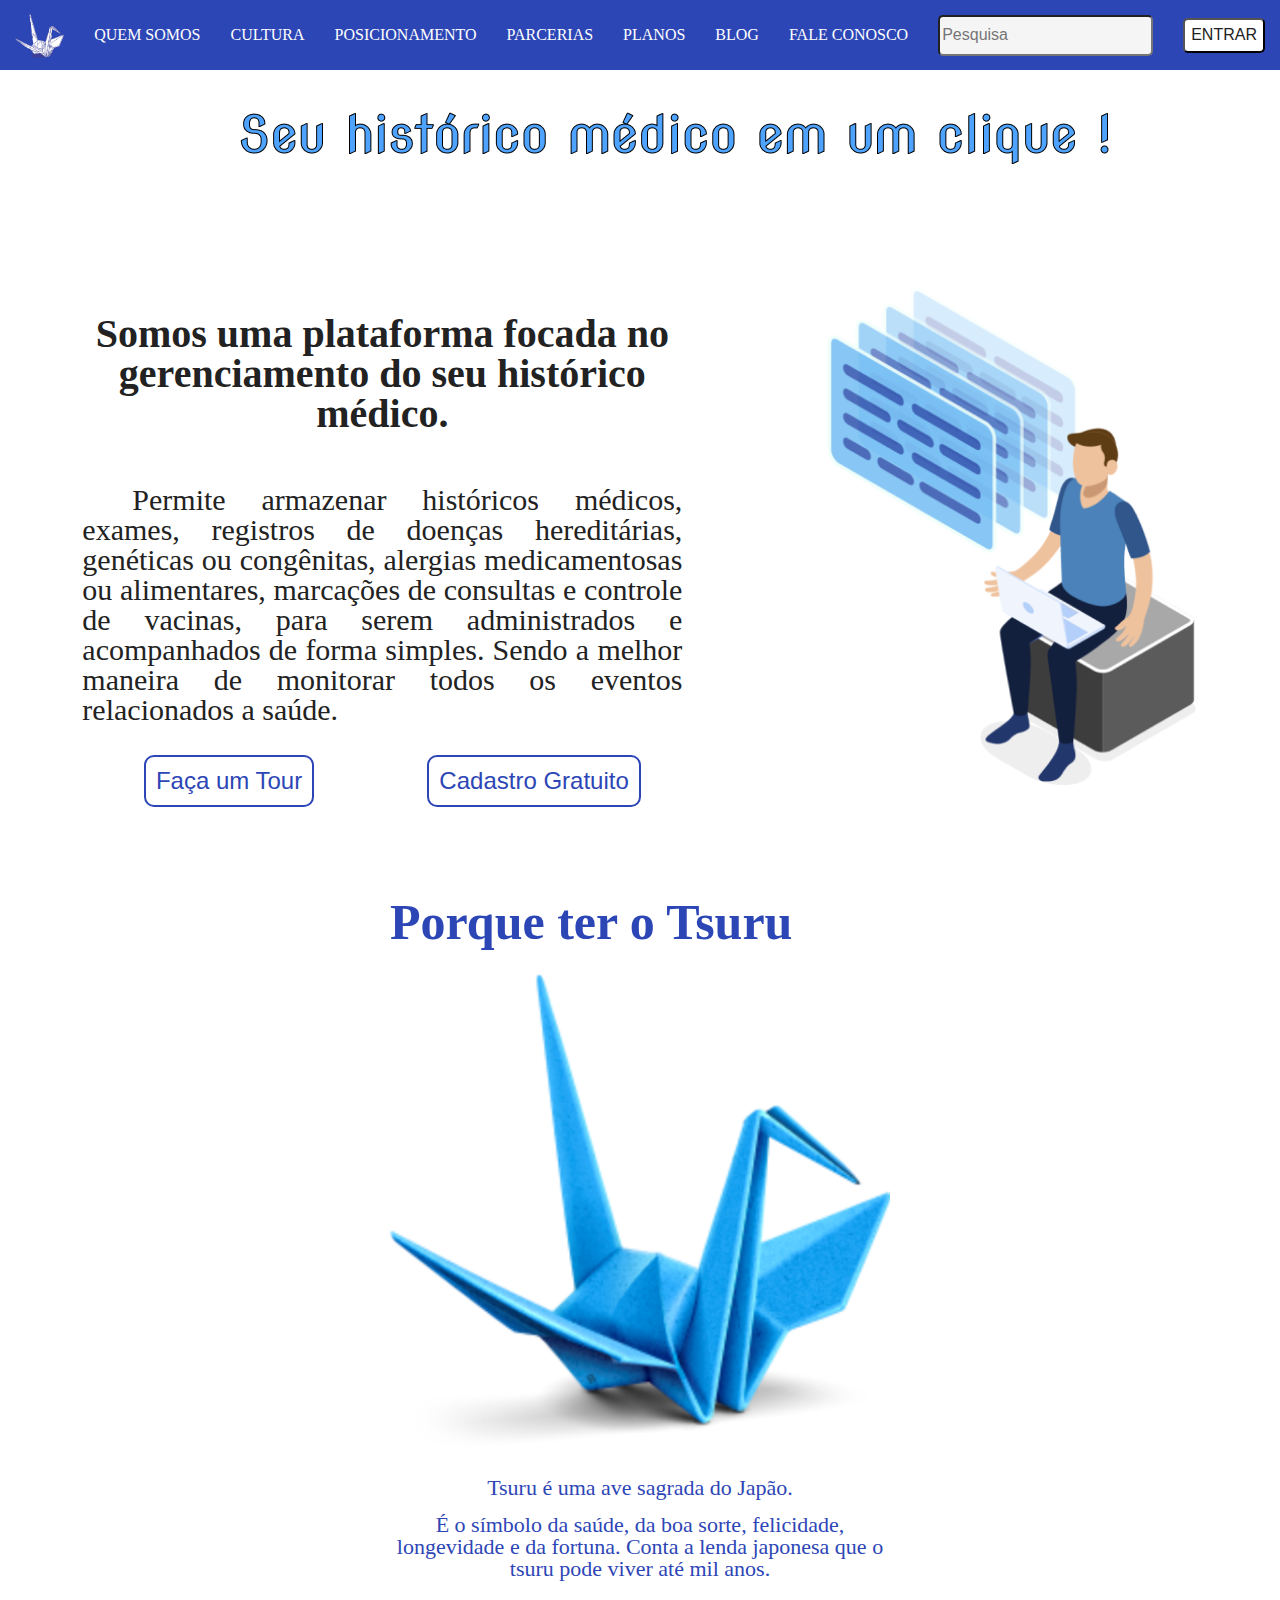
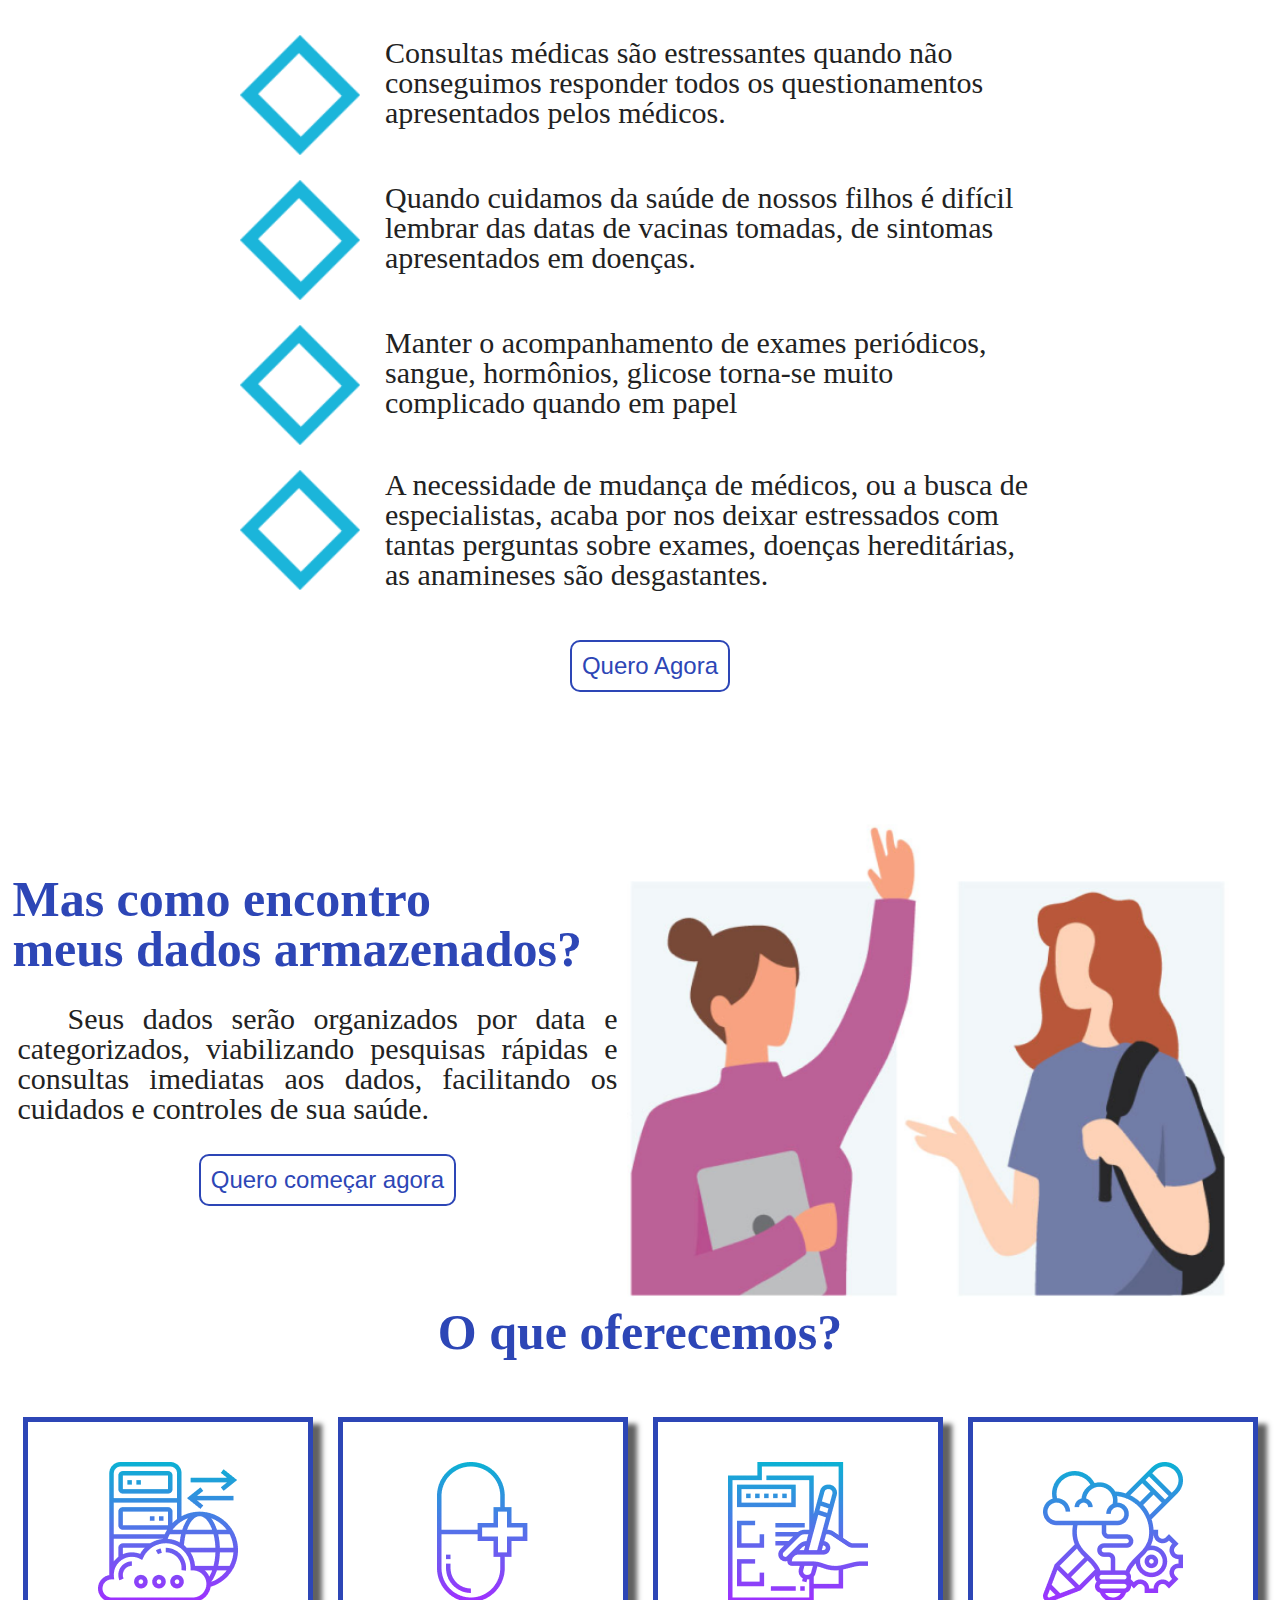
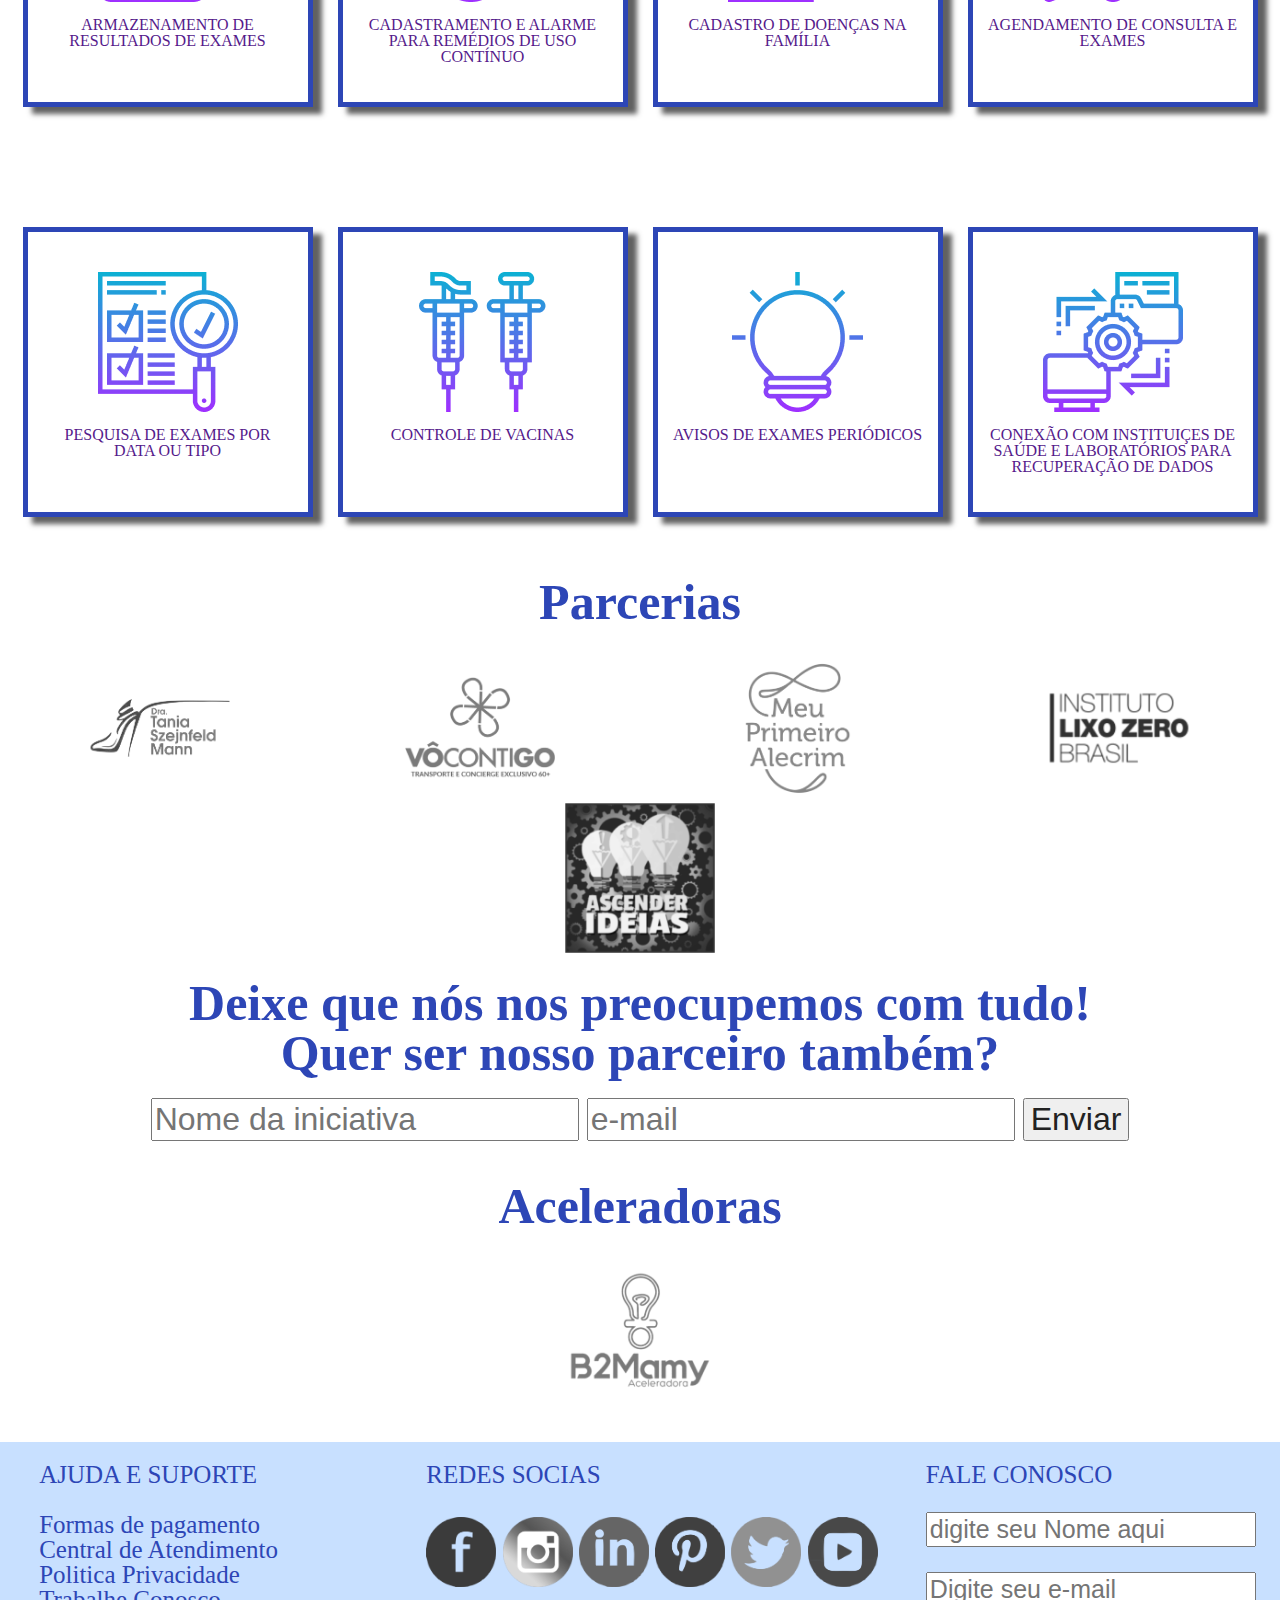
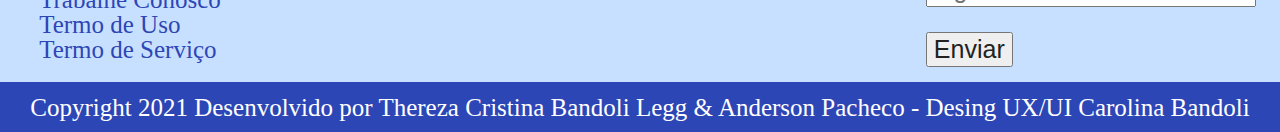
==== index.html @ 0ac481dd "subinddo todo o repositório" ====
<!DOCTYPE html>
<html lang="pt-br">
  <head>
    <meta charset="UTF-8" />
    <meta name="viewport" content="width=device-width, initial-scale=1.0" />
    <script src="/Front_End/js/efeitos.js" defer></script>
    <link rel="stylesheet" href="Front_End/css/reset.css" />
    <link rel="stylesheet" href="Front_End/css/styleSite.css" />
    <link rel="stylesheet" href="Front_End/css/var_ambiente.css" />
    <link rel="preconnect" href="https://fonts.gstatic.com" />
    <link
      href="https://fonts.googleapis.com/css2? family = PT + Sans & display = swap"
      rel="folha de estilo"
    />
    <link
      rel="shortcut icon"
      href="Front_End/images/logos/logo_pequena.png"
      type="image/x-icon"
    />
    <title>Liberdade do portifólio médico</title>
  </head>

  <body>
    <!-- <section class="barraNav"> -->
    <nav>
      <a id="logo" href="#capa">
        <img
          src="Front_End/images/logos/logo_pequena.png"
          alt="MyhealthLIB, Seu histórico médico em um clique"
        />
      </a>
      <a href="/Front_End/html/quemSomos.html" target="_blank">QUEM SOMOS</a>
      <a href="/Front_End/html/cultura.html" target="_blank">CULTURA</a>
      <a href="/Front_End/html/posicionamento.html" target="_blank"
        >POSICIONAMENTO</a
      >
      <a href="#parcerias">PARCERIAS</a>
      <a href="/Front_End/html/planos.html" target="_blank">PLANOS</a>
      <a href="/Front_End/html/">BLOG</a>
      <a href="#faleConosco">FALE CONOSCO</a>
      <input id="find" type="text" placeholder="Pesquisa" />
      <button id="login">ENTRAR</button>
      <div class="menuHamburger">
        <span class="hamburger">.</span>
        <span class="hamburger">.</span>
        <span class="hamburger">.</span>
      </div>
    </nav>
    <!-- </section> -->
    <section class="principal">
      <div id="title">
        <br /><br />
        <img src="./Front_End/images/navegacao/home/titulo.png" alt="" />
      </div>
    </section>
    <section class="principal">
      <div class="home">
        <p class="pTop">
          Somos uma plataforma focada no gerenciamento do seu histórico médico.
        </p>
        <br />
        <p class="textHome">
          Permite armazenar históricos médicos, exames, registros de doenças
          hereditárias, genéticas ou congênitas, alergias medicamentosas ou
          alimentares, marcações de consultas e controle de vacinas, para serem
          administrados e acompanhados de forma simples. Sendo a melhor maneira
          de monitorar todos os eventos relacionados a saúde.
        </p>
        <div class="botoes">
          <button class="botaoAzul">Faça um Tour</button>
          <button class="botaoAzul">Cadastro Gratuito</button>
        </div>
      </div>
      <div class="imageHome">
        <img
          src="Front_End/images/navegacao/home/SeuHistorico.png"
          alt="muitos arquivos e papeis"
        />
      </div>
    </section>

    <section class="principal">
      <div class="imageHome">
        <header class="slogan">
          <h1>Porque ter o Tsuru</h1>
        </header>
        <img src="Front_End/images/tsuru.png" alt="muitos arquivos e papeis" />
        <p style="text-align: center">Tsuru é uma ave sagrada do Japão.</p>
        <p style="text-align: center">
          É o símbolo da saúde, da boa sorte, felicidade, longevidade e da
          fortuna. Conta a lenda japonesa que o tsuru pode viver até mil anos.
        </p>
      </div>
      <div class="home">
        <div class="itensHome">
          <img
            src="Front_End/images/navegacao/home/losango.png"
            alt="Consultas"
          />
          <p class="itensTextHome">
            Consultas médicas são estressantes quando não conseguimos responder
            todos os questionamentos apresentados pelos médicos.
          </p>
        </div>
        <div class="itensHome">
          <img
            src="Front_End/images/navegacao/home/losango.png"
            alt="Dependentes"
          />

          <p class="itensTextHome">
            Quando cuidamos da saúde de nossos filhos é difícil lembrar das
            datas de vacinas tomadas, de sintomas apresentados em doenças.
          </p>
        </div>
        <div class="itensHome">
          <img
            src="Front_End/images/navegacao/home/losango.png"
            alt="Periódicos"
          />
          <p class="itensTextHome">
            Manter o acompanhamento de exames periódicos, sangue, hormônios,
            glicose torna-se muito complicado quando em papel
          </p>
        </div>
        <div class="itensHome">
          <img
            src="Front_End/images/navegacao/home/losango.png"
            alt="Especialistas"
          />
          <p class="itensTextHome">
            A necessidade de mudança de médicos, ou a busca de especialistas,
            acaba por nos deixar estressados com tantas perguntas sobre exames,
            doenças hereditárias, as anamineses são desgastantes.
          </p>
        </div>

        <div class="botoes">
          <button class="botaoAzul">Quero Agora</button>
        </div>
      </div>
    </section>

    <section class="principal">
      <div>
        <header class="slogan">
          <h1>Mas como encontro</h1>
        </header>
        <header class="slogan">
          <h1>meus dados armazenados?</h1>
        </header>
        <p class="textHome">
          Seus dados serão organizados por data e categorizados, viabilizando
          pesquisas rápidas e consultas imediatas aos dados, facilitando os
          cuidados e controles de sua saúde.
        </p>
        <div class="botoes">
          <button class="botaoAzul">Quero começar agora</button>
        </div>
      </div>
      <div class="imageHome">
        <img
          src="Front_End/images/navegacao/home/como encontro.png"
          alt="muitos arquivos e papeis"
        />
      </div>
    </section>

    <header class="slogan">
      <h1 style="text-align: center">O que oferecemos?</h1>
    </header>
    <section class="funcionalidades">
      <div id="armazenar">
        <a href="">
          <img
            src="Front_End/images/navegacao/icones/Armazena.png"
            alt="ARMAZENAMENTO DE RESULTADOS DE EXAMES"
          />

          <p>ARMAZENAMENTO DE RESULTADOS DE EXAMES</p>
        </a>
      </div>
      <div id="alarme">
        <a href="">
          <img
            src="Front_End/images/navegacao/icones/medicamento.png"
            alt="CADASTRAMENTO E ALARME PARA REMÉDIOS DE USO CONTÍNUO "
          />
          <p>CADASTRAMENTO E ALARME PARA REMÉDIOS DE USO CONTÍNUO</p>
        </a>
      </div>
      <div id="doencas">
        <a href="">
          <img
            src="Front_End/images/navegacao/icones/cadastroDoenca.png"
            alt="CADASTRO DE DOENÇAS NA FAMÍLIA "
          />
          <p>CADASTRO DE DOENÇAS NA FAMÍLIA</p>
        </a>
      </div>
      <div id="agenda">
        <a href="">
          <img
            src="Front_End/images/navegacao/icones/agendamento.png"
            alt="AGENDAMENTO DE CONSULTA E EXAMES "
          />
          <p>AGENDAMENTO DE CONSULTA E EXAMES</p>
        </a>
      </div>
    </section>
    <section class="funcionalidades">
      <div id="pesquisa">
        <a href="">
          <img
            src="Front_End/images/navegacao/icones/pesquisaExame.png"
            alt="PESQUISA DE EXAMES POR DATA OU TIPO "
          />
          <p>PESQUISA DE EXAMES POR DATA OU TIPO</p>
        </a>
      </div>
      <div id="vacina">
        <a href="">
          <img
            src="Front_End/images/navegacao/icones/controleVacinas.png"
            alt="CONTROLE DE VACINAS"
          />
          <p>CONTROLE DE VACINAS</p>
        </a>
      </div>
      <div id="alertas">
        <a href="">
          <img
            src="Front_End/images/navegacao/icones/alertas.png"
            alt="AVISOS DE EXAMES PERIÓDICOS"
          />
          <p>AVISOS DE EXAMES PERIÓDICOS</p>
        </a>
      </div>
      <div id="labs">
        <a href="">
          <img
            src="Front_End/images/navegacao/icones/conxaoLabs.png"
            alt="CONEXÃO COM INSTITUIÇES DE SAÚDE
            E LABORATÓRIOS PARA RECUPERAÇÃO 
           DE DADOS"
          />
          <p>
            CONEXÃO COM INSTITUIÇES DE SAÚDE E LABORATÓRIOS PARA RECUPERAÇÃO DE
            DADOS
          </p>
        </a>
      </div>
    </section>

    <header class="slogan">
      <h1 style="text-align: center">Parcerias</h1>
    </header>
    <section id="parcerias" class="logosParceiros">
      <div>
        <img
          src="Front_End/images/parceiros/color/DraTM.png"
          alt="DOUTORA TÂNIA"
        />
      </div>

      <div>
        <img src="Front_End/images/parceiros/color/VC.png" alt="VÔ CONTIGO" />
      </div>
      <div>
        <img
          src="Front_End/images/parceiros/color/MPA.png"
          alt="MEU PRIMEIRO ALECRIM"
        />
      </div>
      <div>
        <img
          src="Front_End/images/parceiros/color/ILZ.png"
          alt="INSTITUTO LIXO ZERO"
        />
      </div>

      <div>
        <img
          src="Front_End/images/parceiros/color/AI.png"
          alt="ASCENDER IDEIAS"
        />
      </div>
    </section>
    <header class="slogan">
      <h1 style="text-align: center">
        Deixe que nós nos preocupemos com tudo!
      </h1>
    </header>
    <header class="slogan">
      <h1 style="text-align: center">Quer ser nosso parceiro também?</h1>
    </header>
    <section class="cadastroNovosParceiros">
      <form method="get" action="">
        <input type="text" name="nome" placeholder="Nome da iniciativa" />
        <input type="e-mail" name="email" placeholder="e-mail" />
        <input type="submit" name="enviar" value="Enviar" />
      </form>
    </section>
    <header class="slogan">
      <h1 style="text-align: center">Aceleradoras</h1>
    </header>
    <section class="logosAceleradoras">
      <div>
        <img src="Front_End/images/aceleradoras/b2mamy_Laranja.png" alt="" />
      </div>
    </section>
    <footer id="faleConosco">
      <div class="contato">
        <h1>AJUDA E SUPORTE</h1>
        <br />
        <a>Formas de pagamento</a>
        <a>Central de Atendimento</a>
        <a>Politica Privacidade</a>
        <a>Trabalhe Conosco</a>
        <a>Termo de Uso</a>
        <a>Termo de Serviço</a>
      </div>
      <div class="redesSociais">
        <h1>REDES SOCIAS</h1>
        <br />
        <a class="redesSociais" href="">
          <img src="Front_End/images/logos/facebook.png" alt="Facebook" />
        </a>
        <a class="redesSociais" href="">
          <img src="Front_End/images/logos/instagram.png" alt="Instagram" />
        </a>
        <a class="redesSociais" href="">
          <img src="Front_End/images/logos/linkedin.png" alt="LinkedIn" />
        </a>
        <a class="redesSociais" href="">
          <img src="Front_End/images/logos/pinterest.png" alt="Pintrest" />
        </a>
        <a class="redesSociais" href="">
          <img src="Front_End/images/logos/twitter.png" alt="Twitter" />
        </a>
        <a class="redesSociais" href="">
          <img src="Front_End/images/logos/youtube.png" alt="Youtube" />
        </a>
      </div>
      <div class="formContato" method="get" action="">
        <p>FALE CONOSCO</p>
        <br />
        <input type="text" name="nome" placeholder="digite seu Nome aqui" />
        <br />
        <br />
        <input type="e-mail" name="email" placeholder="Digite seu e-mail" />
        <br />
        <br />
        <input class="buttonForm" type="submit" name="enviar" value="Enviar" />
      </div>
    </footer>
    <footer style="justify-content: center" id="license">
      <p>
        Copyright 2021 Desenvolvido por Thereza Cristina Bandoli Legg & Anderson
        Pacheco - Desing UX/UI Carolina Bandoli
      </p>
      <!-- <a class="redesSociaisRodape" href="">
        <img src="Front_End/images/logos/gitHub.png" alt="GitHub" />
      </a> -->
      <!-- <p>& Anderson Pacheco Desing Carolina Bandoli</p> -->
    </footer>
  </body>
</html>
---- Front_End/css/styleSite.css ----
html {
  scroll-behavior: smooth;
}

body {
  margin-top: 0;
}

nav {
  align-items: center;
  align-content: space-around;
  background-color: var(--azul_principal);
  display: flex;
  flex-direction: row;
  height: 70px;
  justify-content: space-around;
  margin-bottom: 5px;
  position: fixed;
  top: 0;
  width: 100%;
}

nav a {
  color: white;
  font-size: 16px;
  text-decoration: none;
}

nav button {
  background-color: white;
  width: auto;
  border-radius: 5px;
  height: 35px;
}

nav input {
  background-color: whitesmoke;
  border-radius: 5px;
  height: 35px;
}

nav img {
  height: 45px;
}

nav a:hover {
  color: #fffb03;
  justify-content: space-between;
}

.imageHome img {
  margin-top: 15px;
  height: 500px;
}

.imageHome p {
  margin-top: 15px;
  max-width: 500px;
  font-size: 22px;
  color: #2d46b6;
}

.hamburger span {
  width: 100%;
  height: 8px;
  border-radius: 10px;
  background-color: #fffb03;
}

.separacao span {
  width: 100%;
  height: 5px;
  background-color: #2d46b6;
}

nav div {
  display: flex;
  flex-direction: column;
  justify-content: space-around;
  padding: 20px;
  width: 50px;
}

.barraNav {
  margin-top: 0px;
}

.menuHamburger {
  display: none;
}

@media (max-width: 768px) {
  .menuHamburger {
    display: flex;
  }

  nav a,
  button {
    display: none;
  }

  nav {
    margin: 0;
    justify-content: flex-end;
    position: absolute;
  }
}

.principal {
  align-items: center;
  margin-top: 70px;
  display: flex;
  /* border: solid 5px green; */
  padding: 10px;
  flex-wrap: wrap;
  justify-content: space-around;
}

.principal div {
  max-width: 800px;
}
.topDiv {
  text-align: center;
}

.topDiv p {
  margin-top: 25px;
  text-align: center;
  margin-bottom: 50px;
  font-size: 50px;
  font-weight: 100;
  /* max-width: 600px; */
  padding: 5px;
}

.cadastro {
  align-items: center;
  margin-top: 70px;
  /* border: solid 5px orange; */
  padding: 10px;
  text-align: center;
  font-size: 22px;
  justify-content: space-around;
}

#nomeMarca {
  font-weight: 1000;
  font-size: 70px;
  font-style: italic;
}

.home {
  /* border: red solid 10px; */
  margin-top: 30px;
}

.estrategica {
  align-items: center;
}

.equipe img {
  height: 180px;
  width: 180px;
  border-radius: 50%;
}

.equipe {
  display: flex;
  align-content: space-around;
  justify-content: space-around;
  align-items: center;
  padding-top: 2%;
  padding-bottom: 2%;
  flex-wrap: wrap;
  text-align: center;
  /* border: solid 2px blueviolet; */
}
.equipe div {
  /* border: solid 2px red; */
  width: 12%;
}

.quemSomos {
  align-content: space-around;
  align-items: center;
  /* border: solid 5px yellow; */
  background-color: #d1e5ff;
  display: flex;
  flex-wrap: wrap;
  justify-content: space-around;
  padding-top: 2%;
  padding-bottom: 2%;
  text-align: center;
  height: 700px;
}

#comoSurgiu {
  align-items: center;
  /* border: solid 5px rgb(33, 38, 83); */
  background-color: white;
  display: flex;
  flex-wrap: wrap;
  justify-content: space-around;
  padding-top: 2%;
  padding-bottom: 2%;
  text-align: center;
  height: 700px;
}

#comoSurgiu h1 {
  font-size: 28px;
  font-weight: bolder;
}

#comoSurgiu aside {
  font-size: 22px;
  padding-left: 20%;
  padding-right: 20%;
}

#posicionamento {
  align-items: center;
  /* border: solid 5px rgb(33, 38, 83); */
  background-color: #d1e5ff;
  display: flex;
  flex-direction: column;
  flex-wrap: wrap;
  justify-content: space-around;
  padding-top: 1%;
  padding-bottom: 1%;
  text-align: center;
  height: 700px;
}

#posicionamento h1 {
  font-size: 28px;
  font-weight: bolder;
}

#posicionamento div {
  max-width: 45%;
  justify-content: space-around;
  /* border: lawngreen solid 2px; */
}

#posicionamento img {
  max-width: 95%;
}
#posicionamento h2 {
  font-size: 22px;
  font-weight: boldr;
}
#posicionamento h3 {
  font-size: initial;
  font-weight: boldr;
}

#posicionamento aside {
  font-size: 18px;
  padding-left: 20%;
  padding-right: 20%;
}

#quemSomosEsquerda {
  /* border: solid 2px yellowgreen; */
  width: 45%;
  font-size: 22px;
  justify-content: space-around;
}

.slogan h1 {
  font-size: 50px;
  font-weight: bolder;
  color: #2d46b6;
}
.topHome h1 {
  font-size: 80px;
  font-weight: bolder;
  color: #2d46b6;
}
.pTop {
  margin-top: 25px;
  text-align: center;
  font-size: 40px;
  font-weight: bolder;
  max-width: 600px;
  padding: 5px;
}
.textHome {
  margin-top: 25px;
  /* margin-bottom: 100px; */
  text-align: justify;
  text-indent: 50px;
  font-size: 30px;
  font-weight: 100;
  max-width: 600px;
  padding: 5px;
}

.itensHome {
  display: flex;
  flex-direction: row;
}

.itensHome img {
  margin-top: 25px;
  height: 120px;
  width: 120px;
}
.itensTextHome {
  align-content: center;
  margin-top: 25px;
  margin-bottom: 25px;
  margin-left: 25px;
  font-size: 30px;
  font-weight: 100;
  max-width: 700px;
}
.botoes {
  align-items: center;
  justify-content: space-around;
  display: flex;
}

.botaoAzul {
  background-color: white;
  border-radius: 10px;
  border: 2px solid #2d46b6;
  color: #2d46b6;
  height: auto;
  min-width: 150px;
  margin-top: 25px;
  margin-left: 20px;
  padding: 10px;
  font-size: x-large;
}

.botaoAzul:hover {
  background-color: #2d46b6;
  color: white;
}

.logosParceiros {
  display: flex;
  align-content: space-around;
  justify-content: space-around;
  align-items: center;
  padding-top: 2%;
  padding-bottom: 2%;
  flex-wrap: wrap;
  text-align: center;
}
.logosParceiros div {
  width: 300px;
}

.cadastroNovosParceiros {
  display: flex;
  justify-content: space-around;
  font-size: xx-large;
  /* topo | direita | inferior | esquerda */
  margin: 20px auto 40px auto;
}
.funcionalidades {
  display: flex;
  align-content: space-around;
  justify-content: space-around;
  align-items: center;
  padding: 10px;
  flex-wrap: wrap;
  text-align: center;
}

.funcionalidades img {
  margin-top: 40px;
}

.funcionalidades p {
  justify-content: center;
  align-self: center;
  padding: 15px;
}

.funcionalidades div {
  width: 280px;
  height: 280px;
  margin-bottom: 50px;
  margin-top: 50px;
  border: #2d46b6 solid 5px;
  align-items: center;
  justify-content: center;
  justify-items: center;
  -webkit-box-shadow: 9px 7px 5px rgba(50, 50, 50, 0.77);
  -moz-box-shadow: 9px 7px 5px rgba(50, 50, 50, 0.77);
  box-shadow: 9px 7px 5px rgba(50, 50, 50, 0.77);
}

.redesSociais img {
  margin-top: 5px;
  height: 70px;
}
.redesSociaisRodape img {
  margin-left: 10px;
  margin-right: 10px;
  margin-top: auto;
  height: 40px;
}

a {
  text-decoration: none;
}

.redesSociaisRodape a {
  text-decoration: none;
  align-content: center;
  align-items: center;
  margin-top: 1px;
}

.logosAceleradoras {
  display: flex;
  align-content: space-around;
  justify-content: space-around;
  align-items: center;
  padding-top: 2%;
  padding-bottom: 2%;
  flex-wrap: wrap;
  text-align: center;
}
.logosAceleradoras div {
  width: 15%;
}
.logosParceiros img,
.logosAceleradoras img {
  height: 150px;
  width: 150px;
}

.logosAceleradoras img,
.logosParceiros img,
.redesSociais img,
.redesSociaisRodape img {
  -webkit-filter: grayscale(100%);
  filter: grayscale(100%);
  filter: gray;
}

img:hover {
  -webkit-filter: none;
  filter: none;
}

footer {
  font-size: 25px;
  display: flex;
  background-color: #2d46b6;
  color: white;
  height: 50px;
  align-items: center;
}

.contato {
  display: flex;
  flex-direction: column;
  margin-left: 15px;
  margin-right: 100px;
  font-size: 25px;
  justify-content: space-around;
}

#license {
  align-items: center;
  text-align: center;
}
#faleConosco {
  font-size: 25px;
  margin-top: 10px;
  text-align: left;
  display: flex;
  background-color: rgb(200, 224, 255);
  /* background-color: #2d46b6; */
  /* color: white; */
  color: #2d46b6;
  height: 200px;
  justify-content: space-around;
  align-items: initial;
  padding-top: 20px;
  padding-bottom: 20px;
}
---- Front_End/css/var_ambiente.css ----
:root {
  --azul_principal:#2d46b6; 
  --font_titulo: 40px;
  --font_corpo:25px;
  --font_descricao:14px
  --font_rotulo: 12px;
  --color_titulo:#256BA6;
  
  /* --div_parceiros:
  --div_funcionalidades: */

}
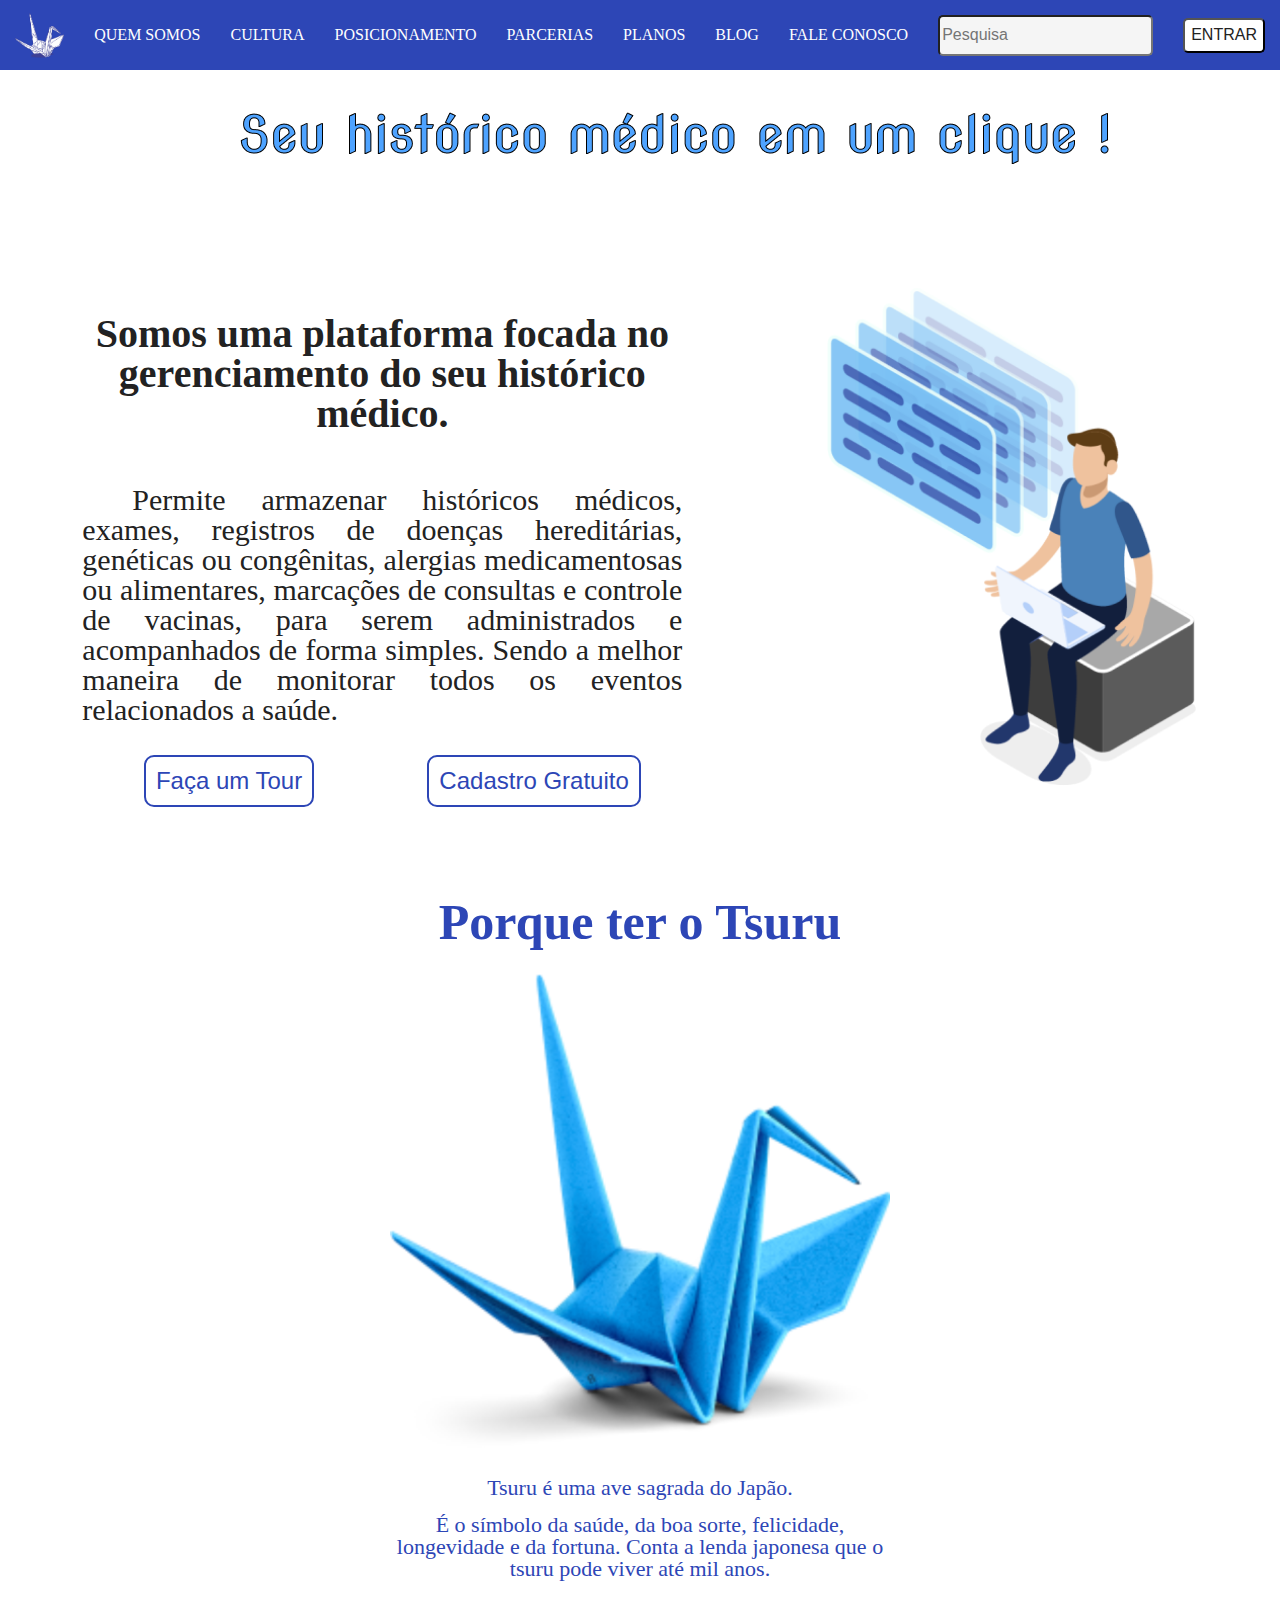
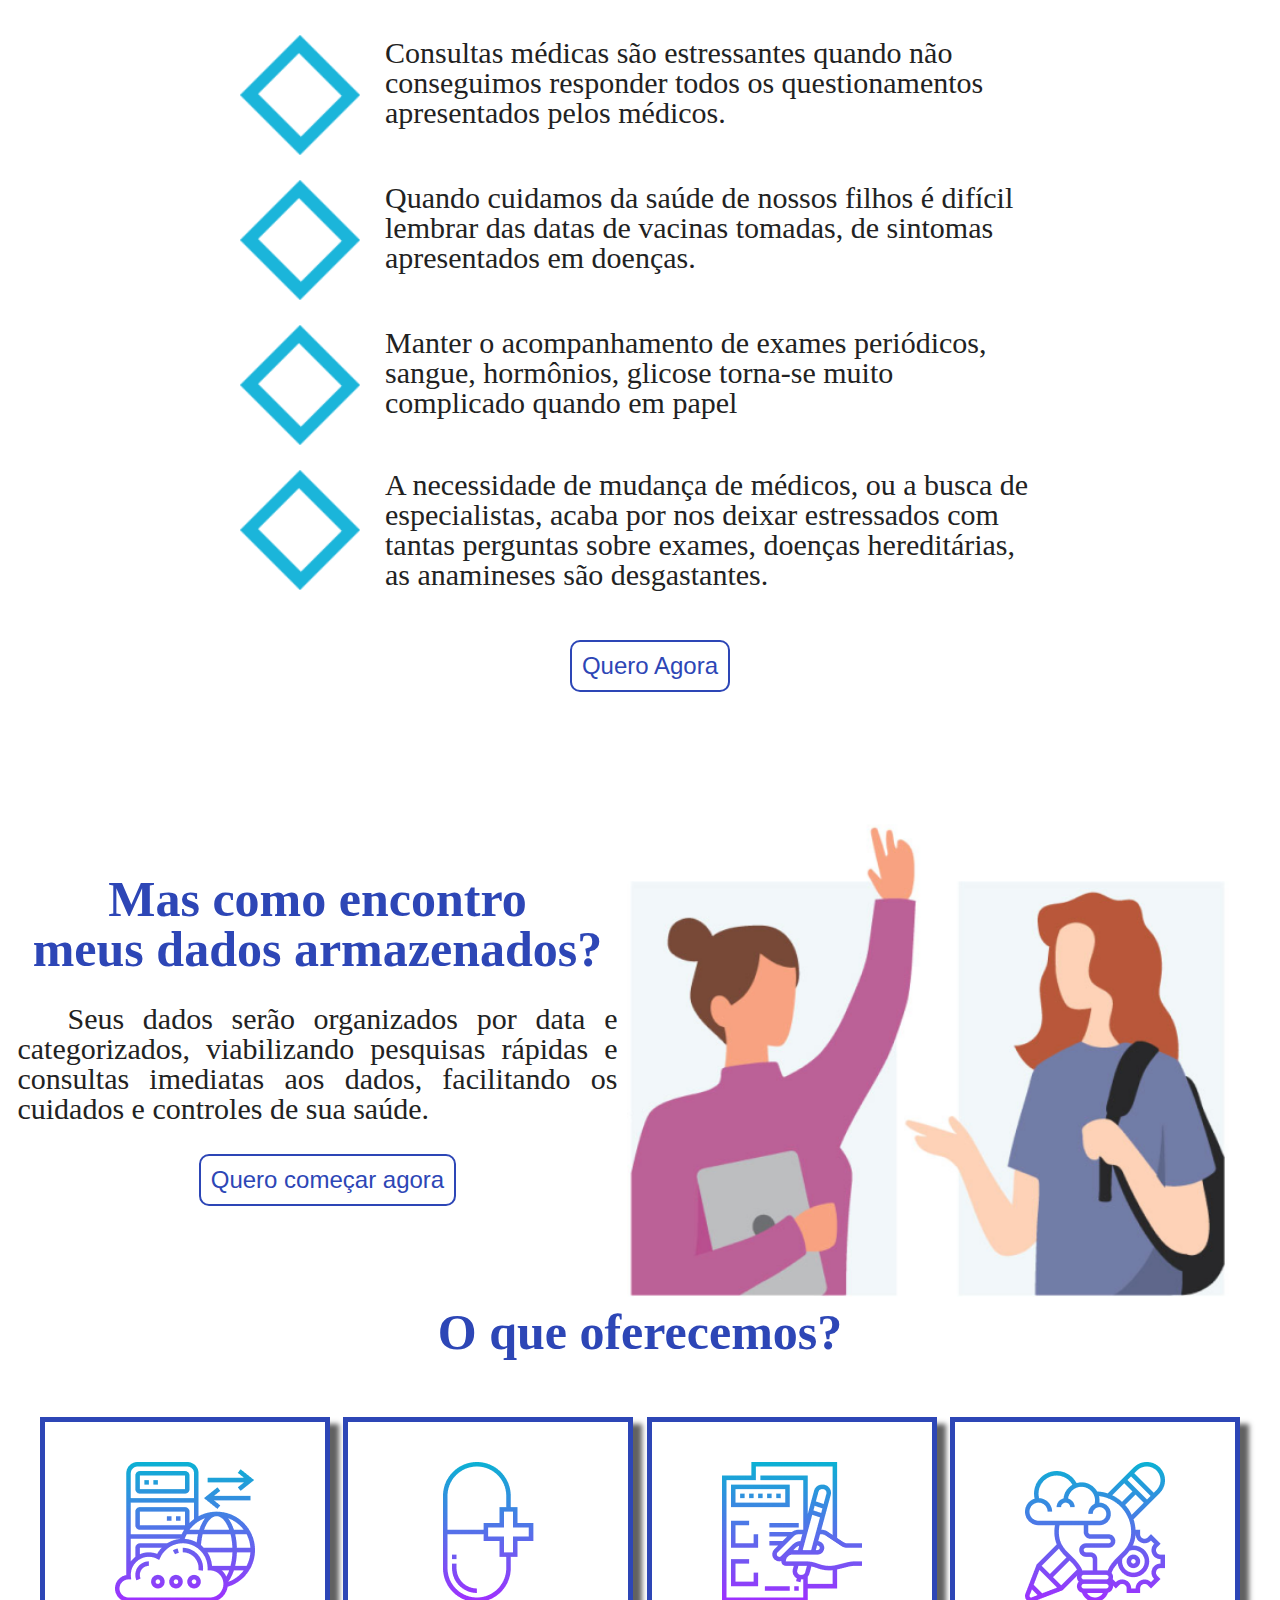
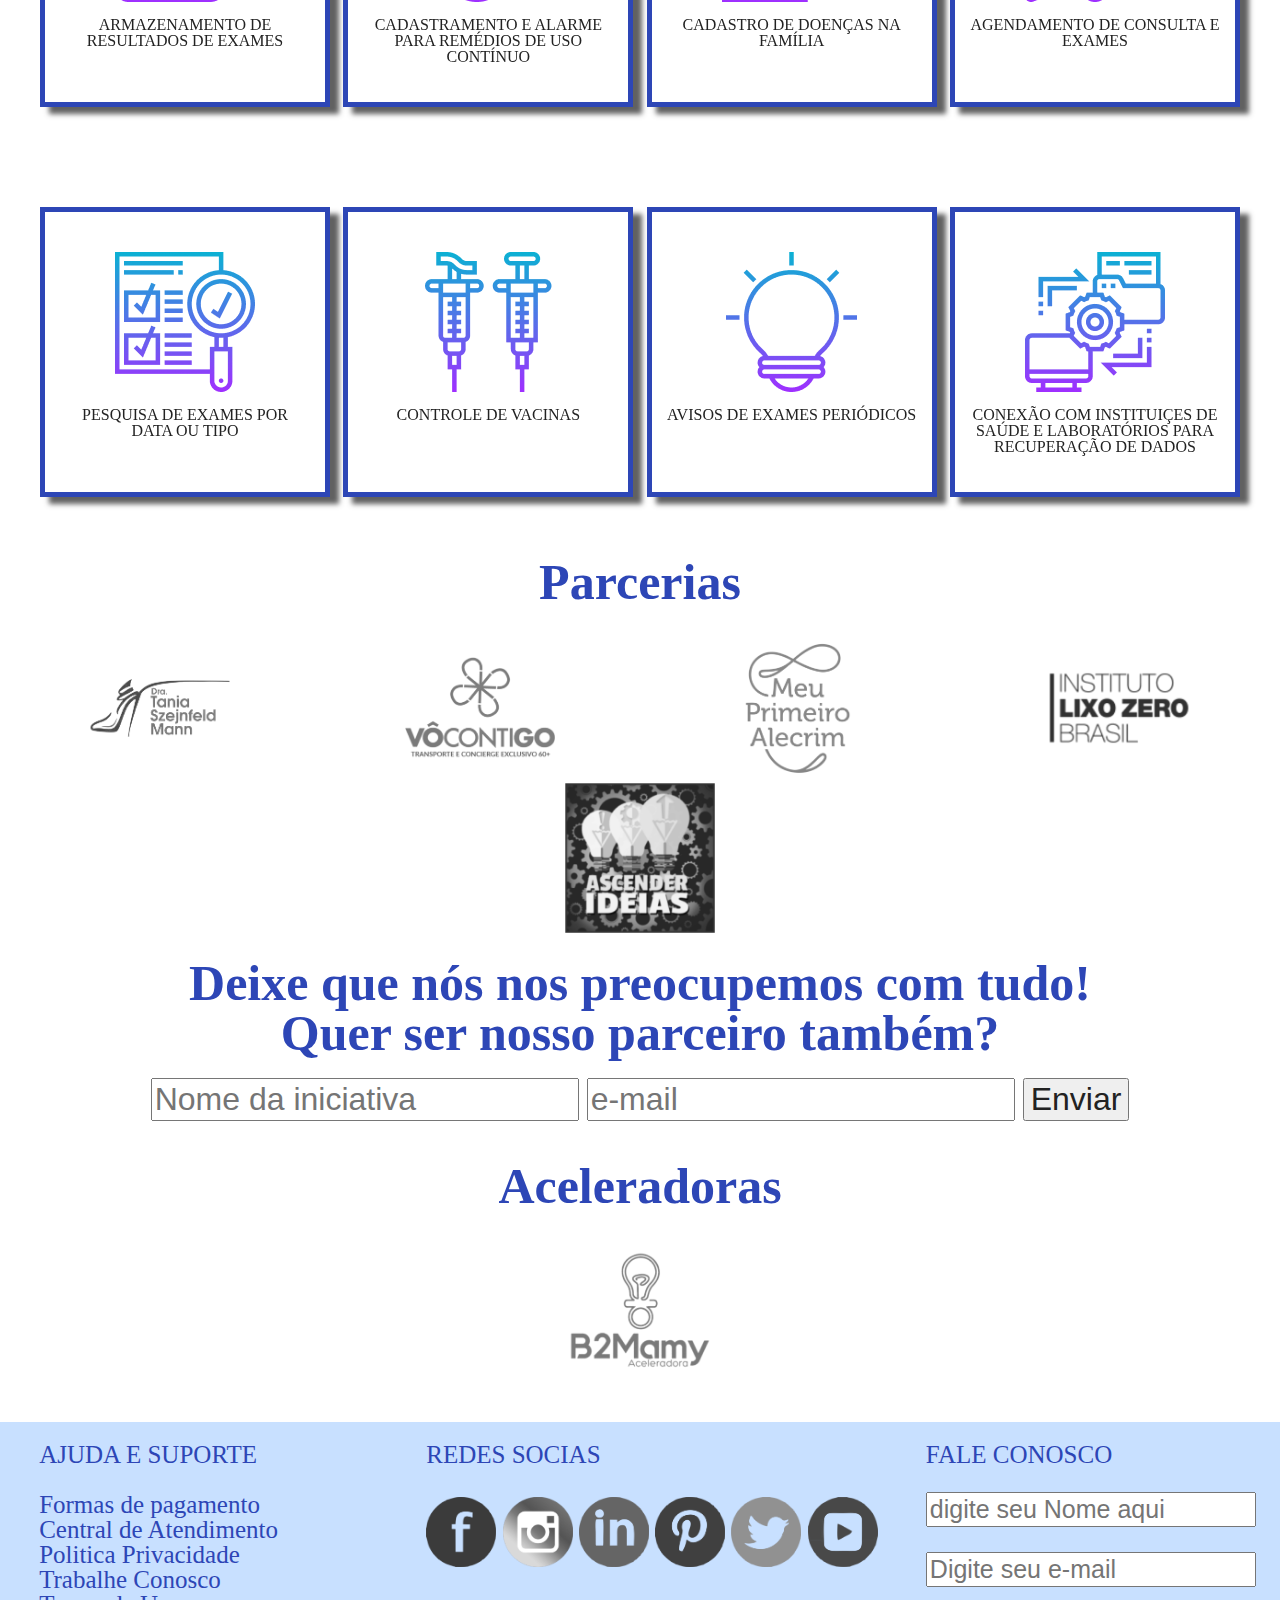
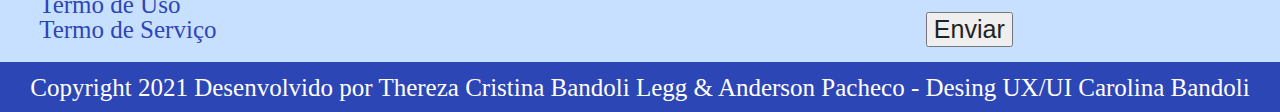
==== commit 08e62e74: "Colocando efeitos" ====
--- a/index.html
+++ b/index.html
@@ -21,7 +21,7 @@
   </head>
 
   <body>
-    <!-- <section class="barraNav"> -->
+ 
     <nav>
       <a id="logo" href="#capa">
         <img
@@ -169,75 +169,74 @@
     <header class="slogan">
       <h1 style="text-align: center">O que oferecemos?</h1>
     </header>
-    <section class="funcionalidades">
-      <div id="armazenar">
-        <a href="">
+
+
+    <section class="features">
+      <div id="armazenar" class="featuresSingle">
+       
           <img
             src="Front_End/images/navegacao/icones/Armazena.png"
             alt="ARMAZENAMENTO DE RESULTADOS DE EXAMES"
           />
 
           <p>ARMAZENAMENTO DE RESULTADOS DE EXAMES</p>
-        </a>
-      </div>
-      <div id="alarme">
-        <a href="">
+   
+      </div>
+      <div id="alarme" class="featuresSingle">
+ 
           <img
             src="Front_End/images/navegacao/icones/medicamento.png"
             alt="CADASTRAMENTO E ALARME PARA REMÉDIOS DE USO CONTÍNUO "
           />
           <p>CADASTRAMENTO E ALARME PARA REMÉDIOS DE USO CONTÍNUO</p>
-        </a>
-      </div>
-      <div id="doencas">
-        <a href="">
+
+      </div>
+      <div id="doencas" class="featuresSingle">
+   
           <img
             src="Front_End/images/navegacao/icones/cadastroDoenca.png"
             alt="CADASTRO DE DOENÇAS NA FAMÍLIA "
           />
           <p>CADASTRO DE DOENÇAS NA FAMÍLIA</p>
-        </a>
-      </div>
-      <div id="agenda">
-        <a href="">
+    
+      </div>
+      <div id="agenda" class="featuresSingle">
+ 
           <img
             src="Front_End/images/navegacao/icones/agendamento.png"
             alt="AGENDAMENTO DE CONSULTA E EXAMES "
           />
           <p>AGENDAMENTO DE CONSULTA E EXAMES</p>
-        </a>
-      </div>
-    </section>
-    <section class="funcionalidades">
-      <div id="pesquisa">
-        <a href="">
+
+      </div>
+   
+      <div id="pesquisa" class="featuresSingle"">
+    
           <img
             src="Front_End/images/navegacao/icones/pesquisaExame.png"
             alt="PESQUISA DE EXAMES POR DATA OU TIPO "
           />
           <p>PESQUISA DE EXAMES POR DATA OU TIPO</p>
-        </a>
-      </div>
-      <div id="vacina">
-        <a href="">
+
+      </div>
+      <div id="vacina" class="featuresSingle">
+   
           <img
             src="Front_End/images/navegacao/icones/controleVacinas.png"
             alt="CONTROLE DE VACINAS"
           />
           <p>CONTROLE DE VACINAS</p>
-        </a>
-      </div>
-      <div id="alertas">
-        <a href="">
+
+      </div>
+      <div id="alertas" class="featuresSingle">
           <img
             src="Front_End/images/navegacao/icones/alertas.png"
             alt="AVISOS DE EXAMES PERIÓDICOS"
           />
           <p>AVISOS DE EXAMES PERIÓDICOS</p>
-        </a>
-      </div>
-      <div id="labs">
-        <a href="">
+      </div>
+      <div id="labs" class="featuresSingle">
+
           <img
             src="Front_End/images/navegacao/icones/conxaoLabs.png"
             alt="CONEXÃO COM INSTITUIÇES DE SAÚDE
@@ -248,10 +247,16 @@
             CONEXÃO COM INSTITUIÇES DE SAÚDE E LABORATÓRIOS PARA RECUPERAÇÃO DE
             DADOS
           </p>
-        </a>
-      </div>
-    </section>
-
+  
+      </div>
+    </section>
+
+    <!-- <div class="card">
+      <div class="content">
+        <div class="front">Front</div>
+        <div class="back">Back!</div>
+      </div>
+    </div> -->
     <header class="slogan">
       <h1 style="text-align: center">Parcerias</h1>
     </header>
--- a/Front_End/css/styleSite.css
+++ b/Front_End/css/styleSite.css
@@ -4,6 +4,7 @@
 
 body {
   margin-top: 0;
+  font-family: Cambria, Cochin, Georgia, Times, 'Times New Roman', serif;
 }
 
 nav {
@@ -45,6 +46,7 @@
 
 nav a:hover {
   color: #fffb03;
+  cursor: pointer;
   justify-content: space-between;
 }
 
@@ -272,6 +274,7 @@
   font-size: 50px;
   font-weight: bolder;
   color: #2d46b6;
+  text-align: center;
 }
 .topHome h1 {
   font-size: 80px;
@@ -338,6 +341,7 @@
 .botaoAzul:hover {
   background-color: #2d46b6;
   color: white;
+  cursor: pointer;
 }
 
 .logosParceiros {
@@ -361,27 +365,29 @@
   /* topo | direita | inferior | esquerda */
   margin: 20px auto 40px auto;
 }
-.funcionalidades {
-  display: flex;
-  align-content: space-around;
-  justify-content: space-around;
+.features {
+  display: flex;
+  align-content: space-between;
+  justify-content: space-between;
   align-items: center;
   padding: 10px;
   flex-wrap: wrap;
   text-align: center;
-}
-
-.funcionalidades img {
+  max-width: 1200px;
+  margin: auto;
+}
+
+.features img {
   margin-top: 40px;
 }
 
-.funcionalidades p {
+.features p {
   justify-content: center;
   align-self: center;
   padding: 15px;
 }
 
-.funcionalidades div {
+.features div {
   width: 280px;
   height: 280px;
   margin-bottom: 50px;
@@ -448,6 +454,7 @@
 img:hover {
   -webkit-filter: none;
   filter: none;
+  /* cursor: pointer; */
 }
 
 footer {
@@ -487,3 +494,17 @@
   padding-top: 20px;
   padding-bottom: 20px;
 }
+
+#armazenar h3 {
+  font-size: x-large;
+  text-align: center;
+}
+
+.featuresSingle:hover {
+  transform: rotateY(180deg);
+}
+.featuresSingle {
+  transition: transform 1s;
+  transform-style: preserve-3d;
+  position: relative;
+}
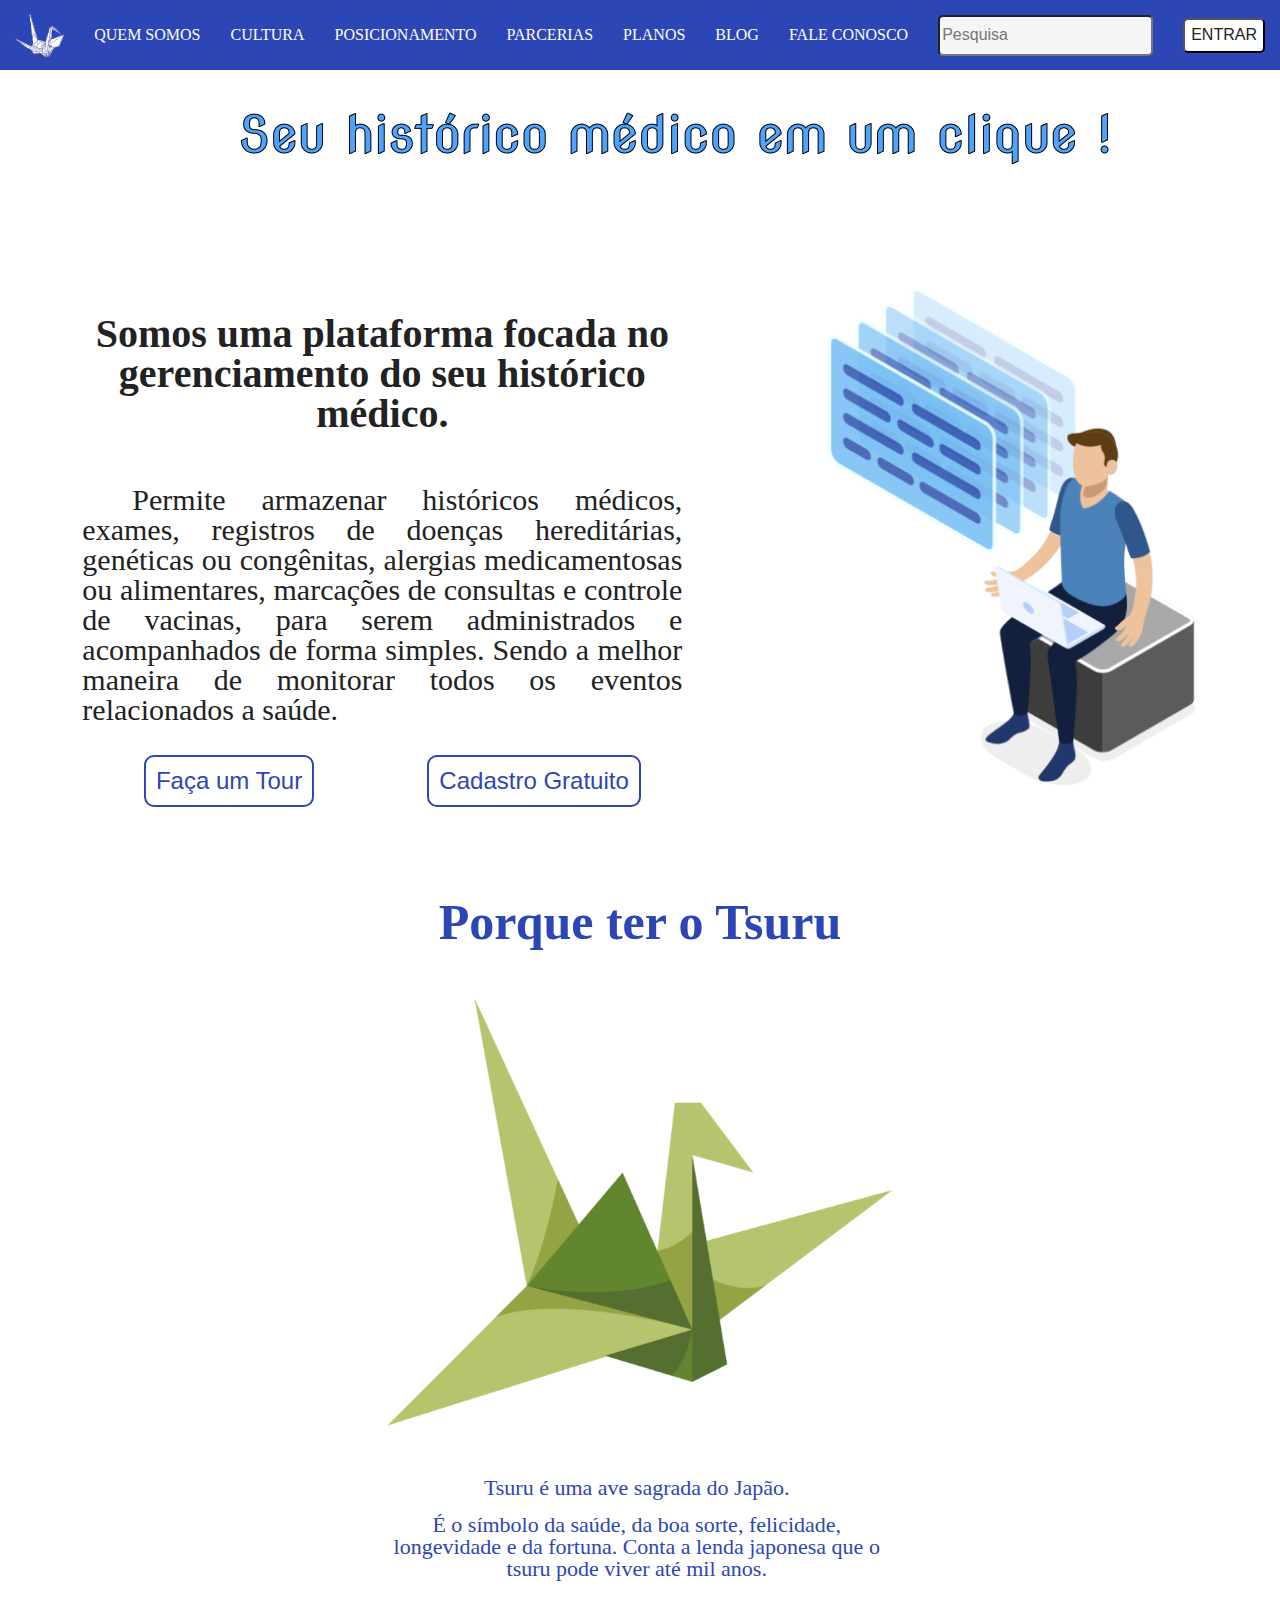
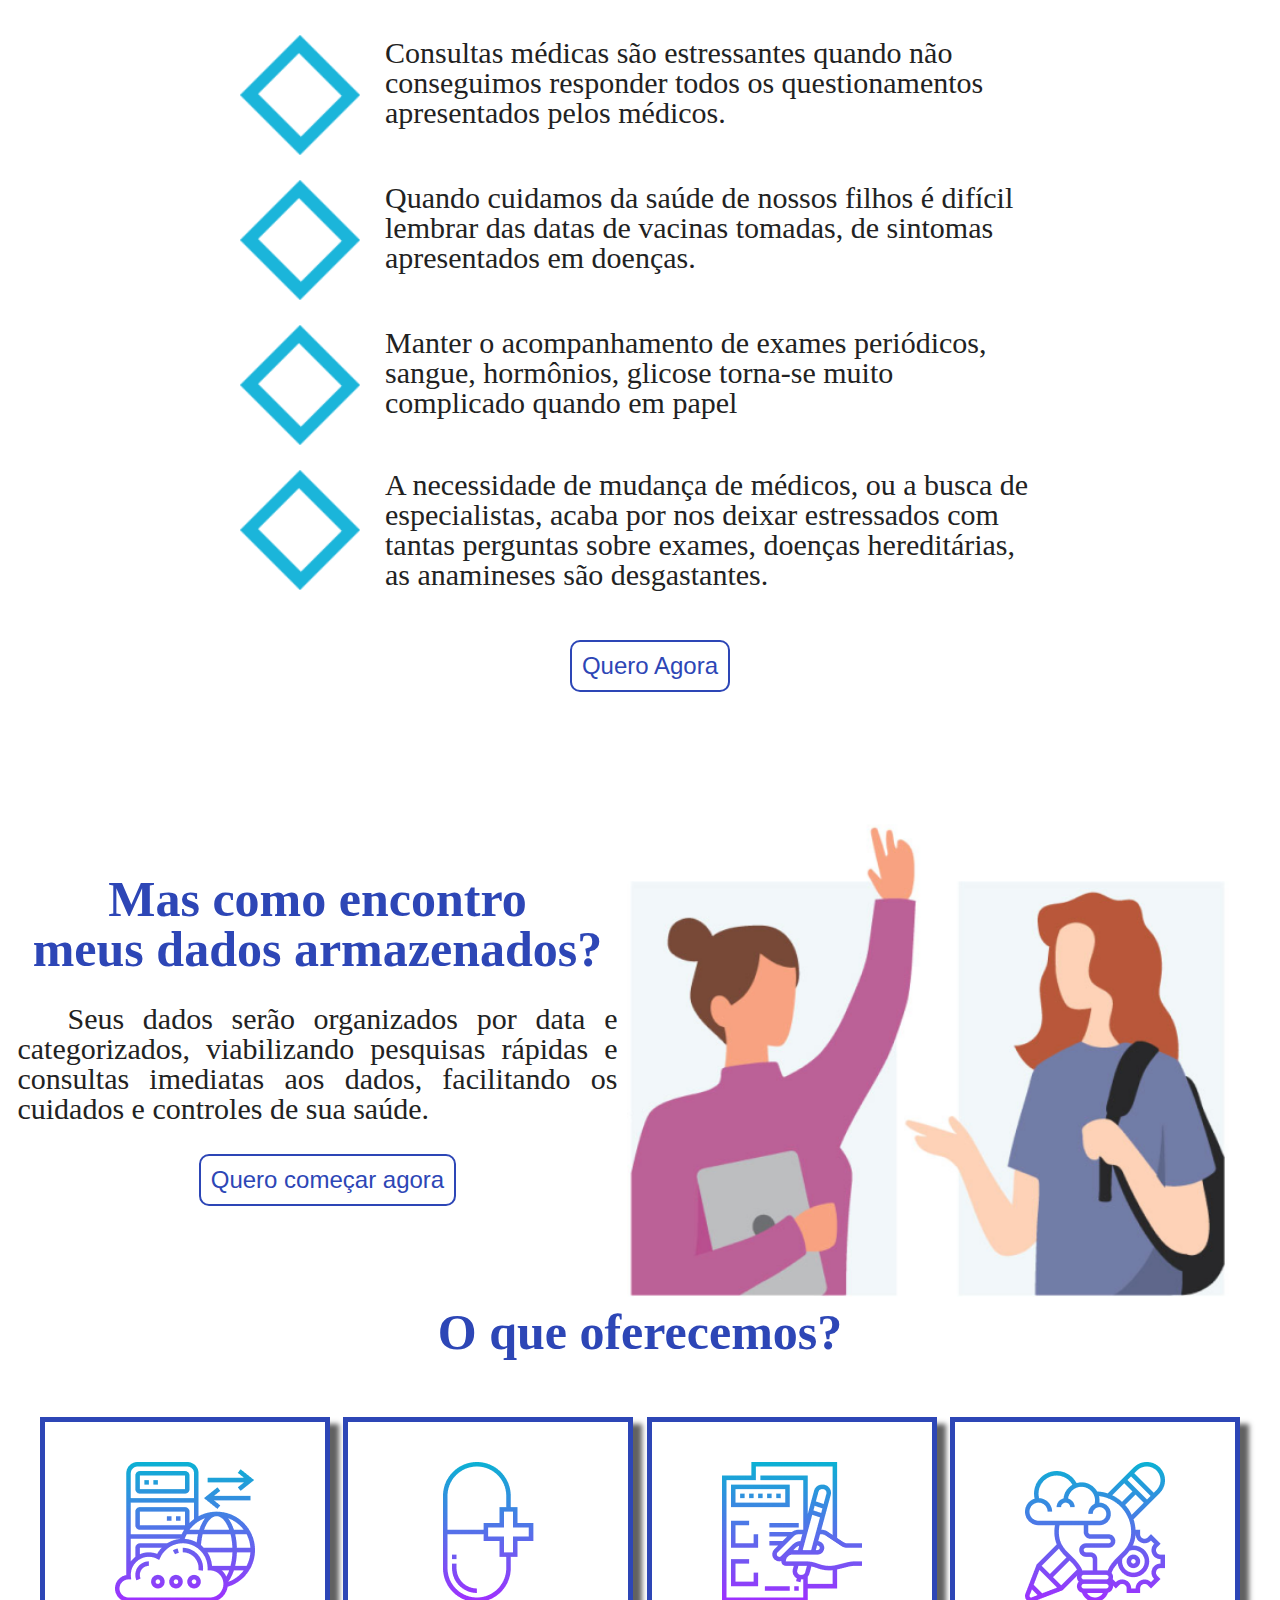
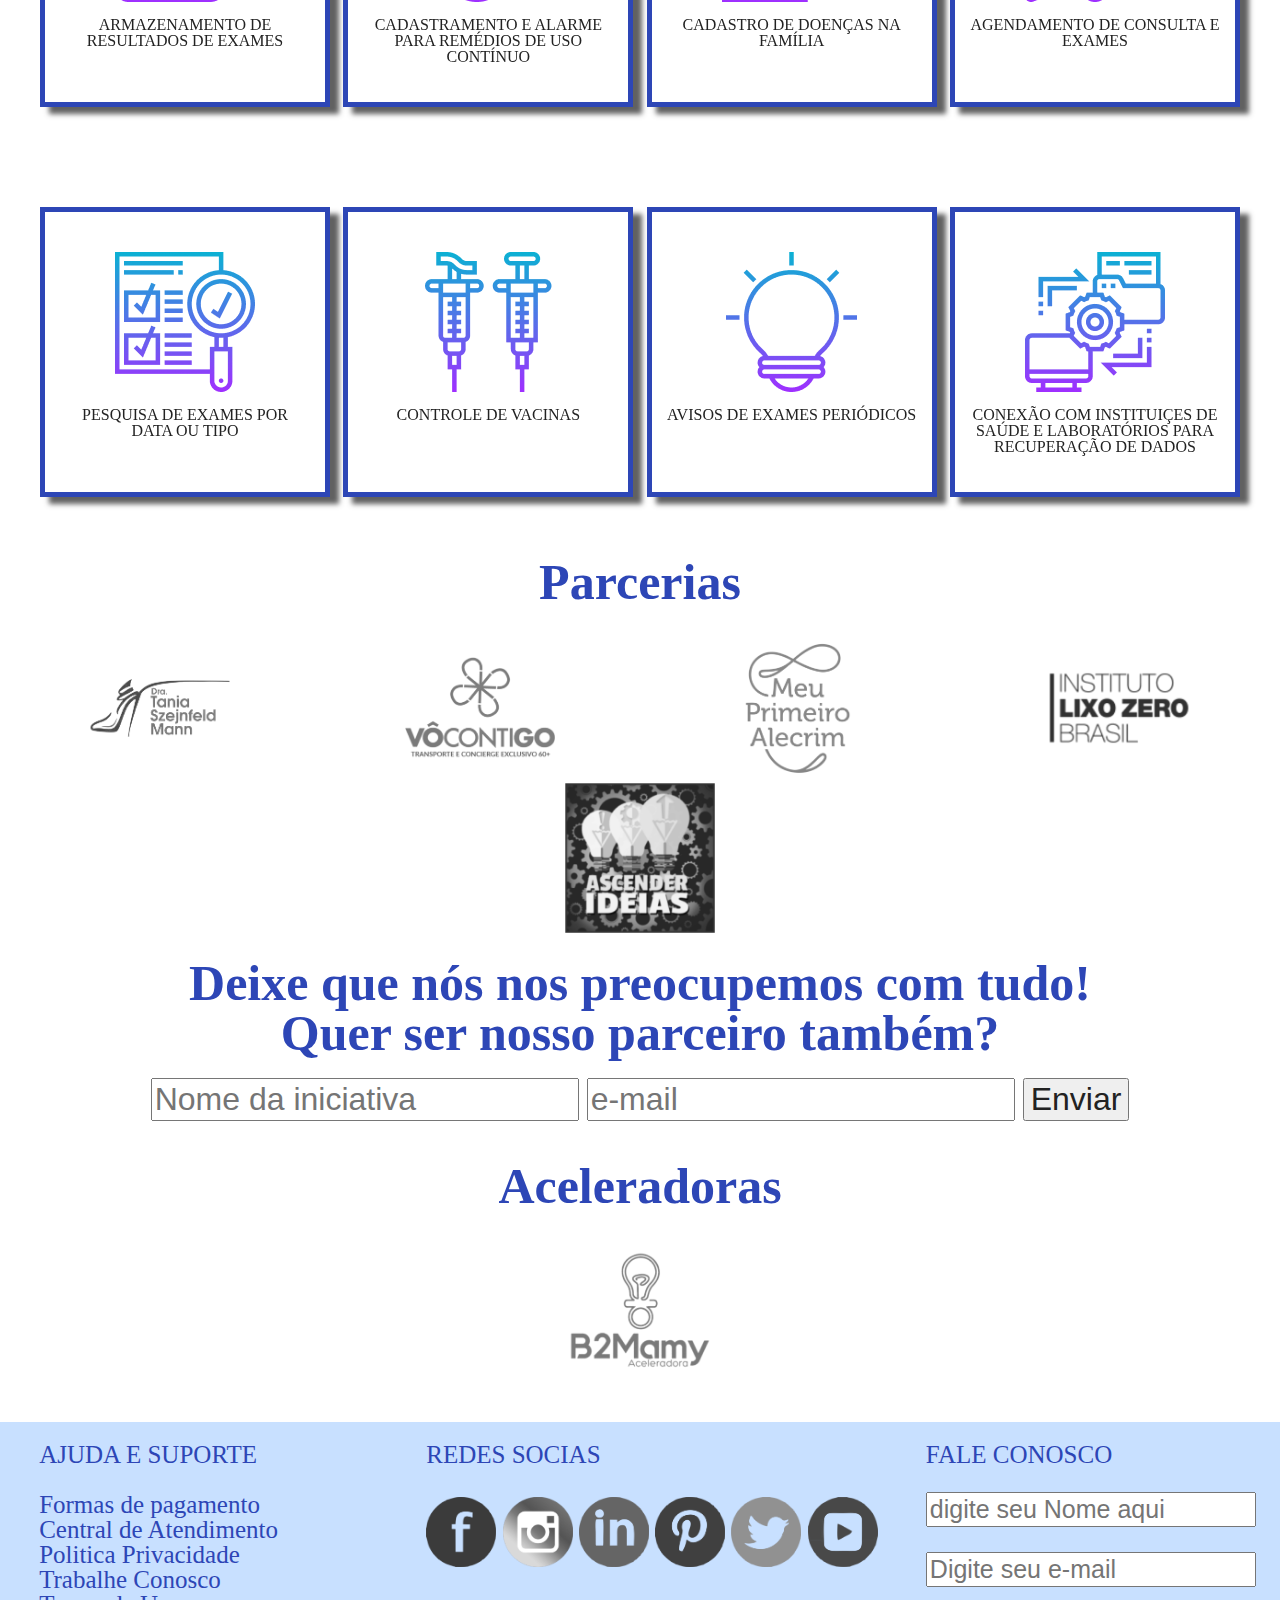
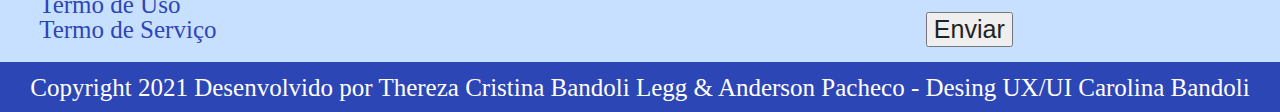
==== commit cae8d3c3: "acertando HTML" ====
--- a/index.html
+++ b/index.html
@@ -84,7 +84,7 @@
         <header class="slogan">
           <h1>Porque ter o Tsuru</h1>
         </header>
-        <img src="Front_End/images/tsuru.png" alt="muitos arquivos e papeis" />
+        <img src="Front_End/images/navegacao/home/TSURU.png" alt="muitos arquivos e papeis" />
         <p style="text-align: center">Tsuru é uma ave sagrada do Japão.</p>
         <p style="text-align: center">
           É o símbolo da saúde, da boa sorte, felicidade, longevidade e da
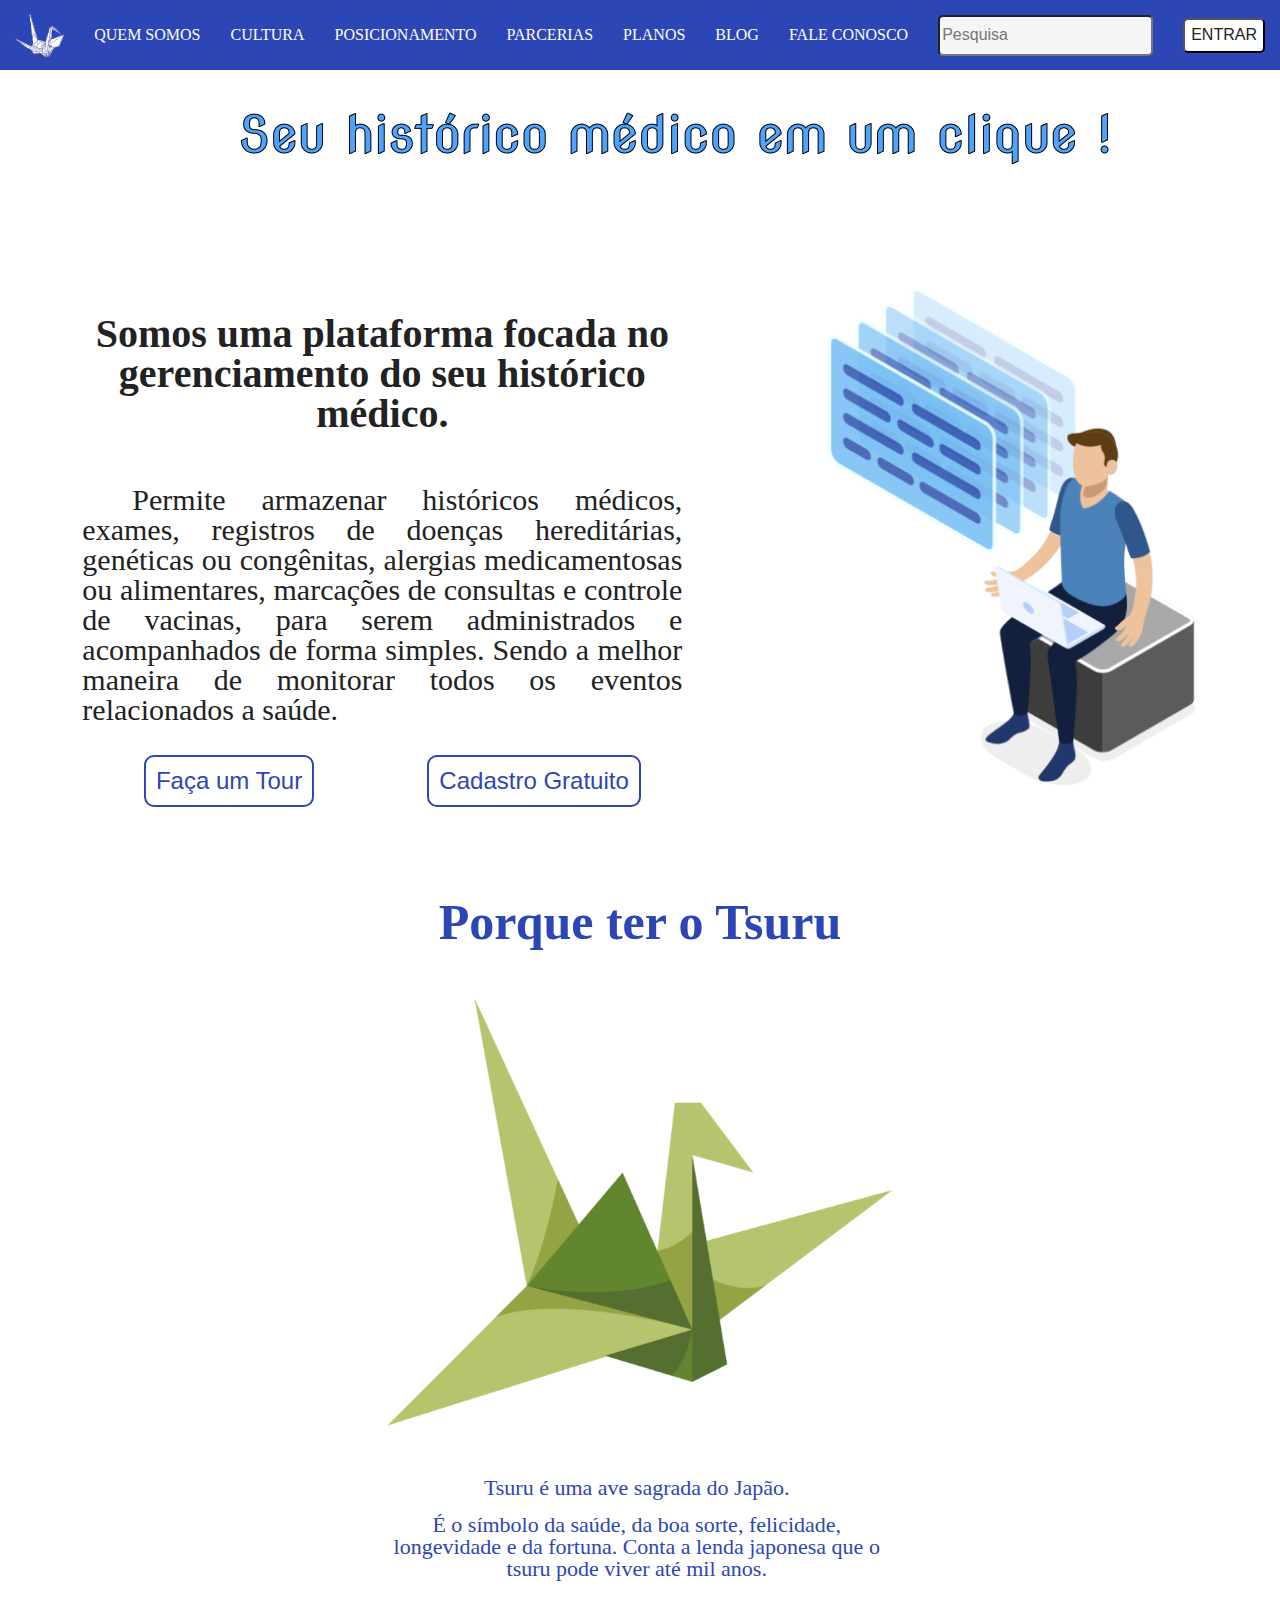
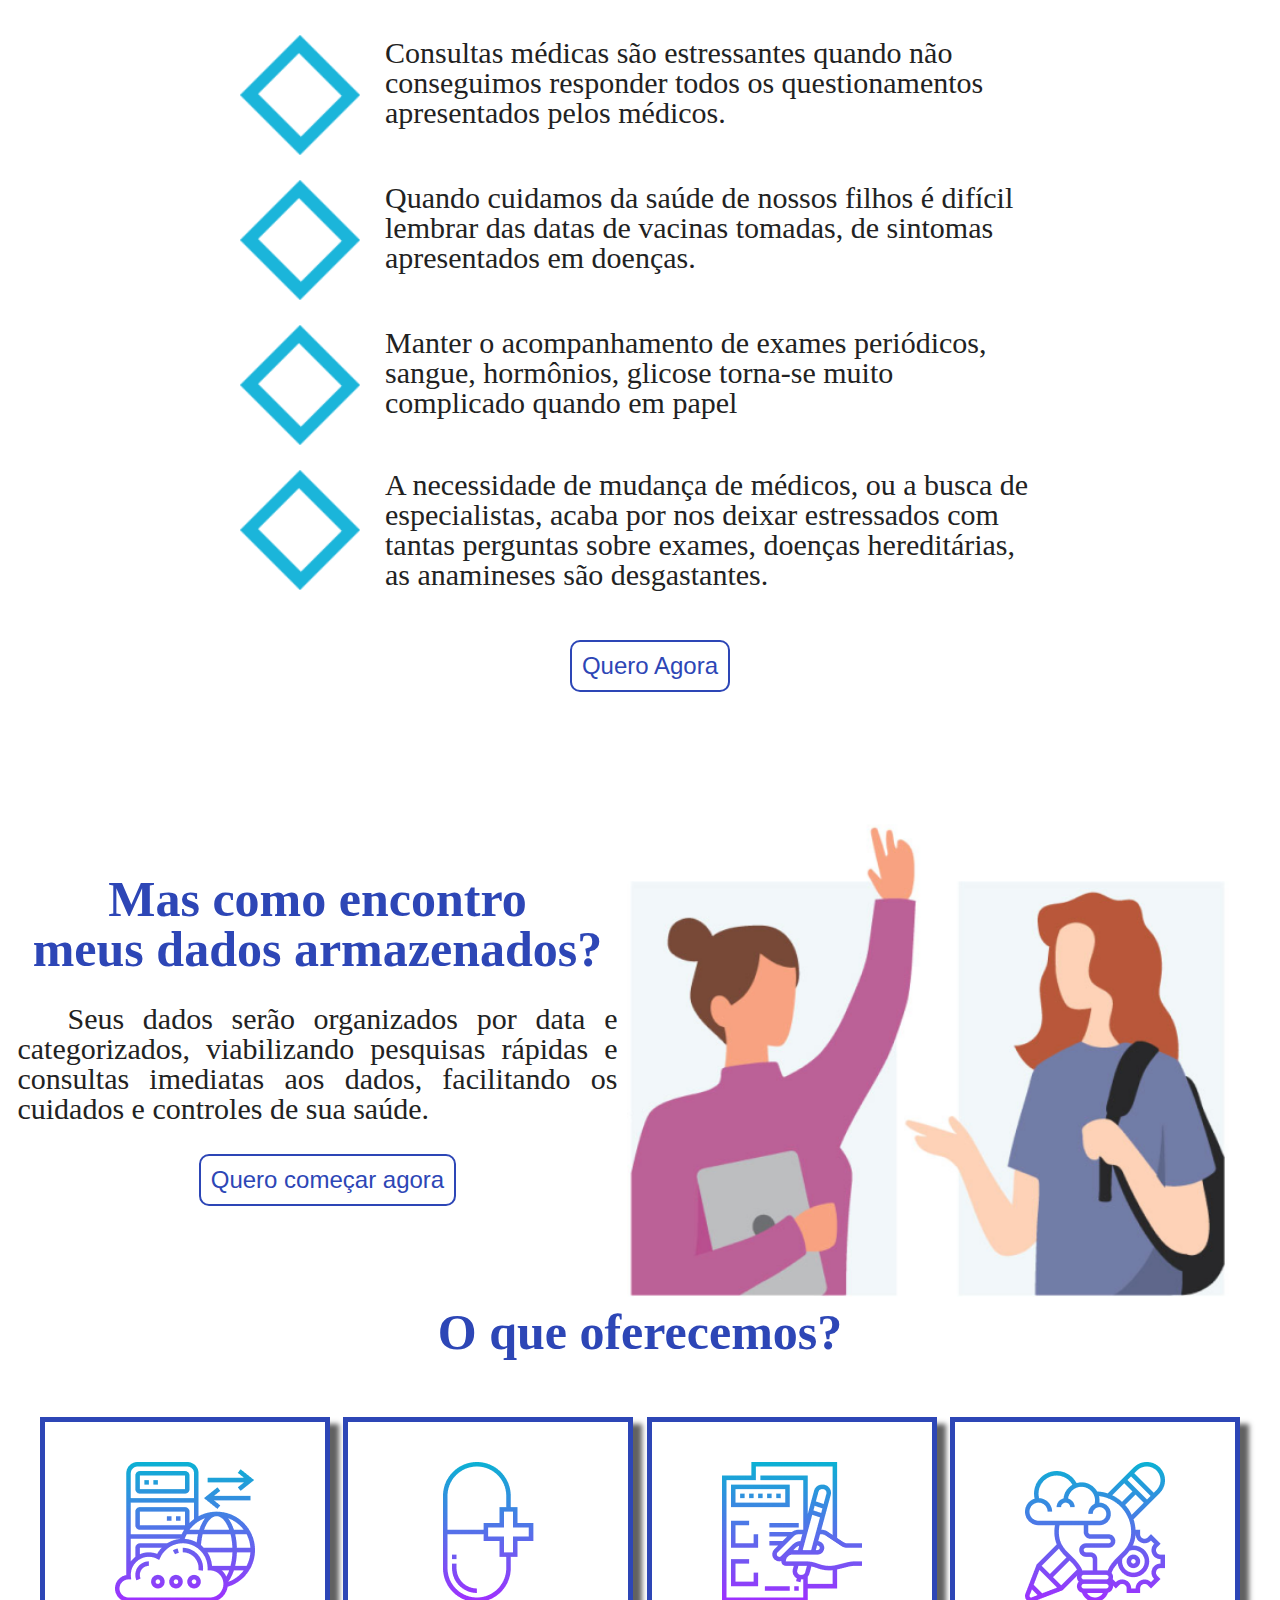
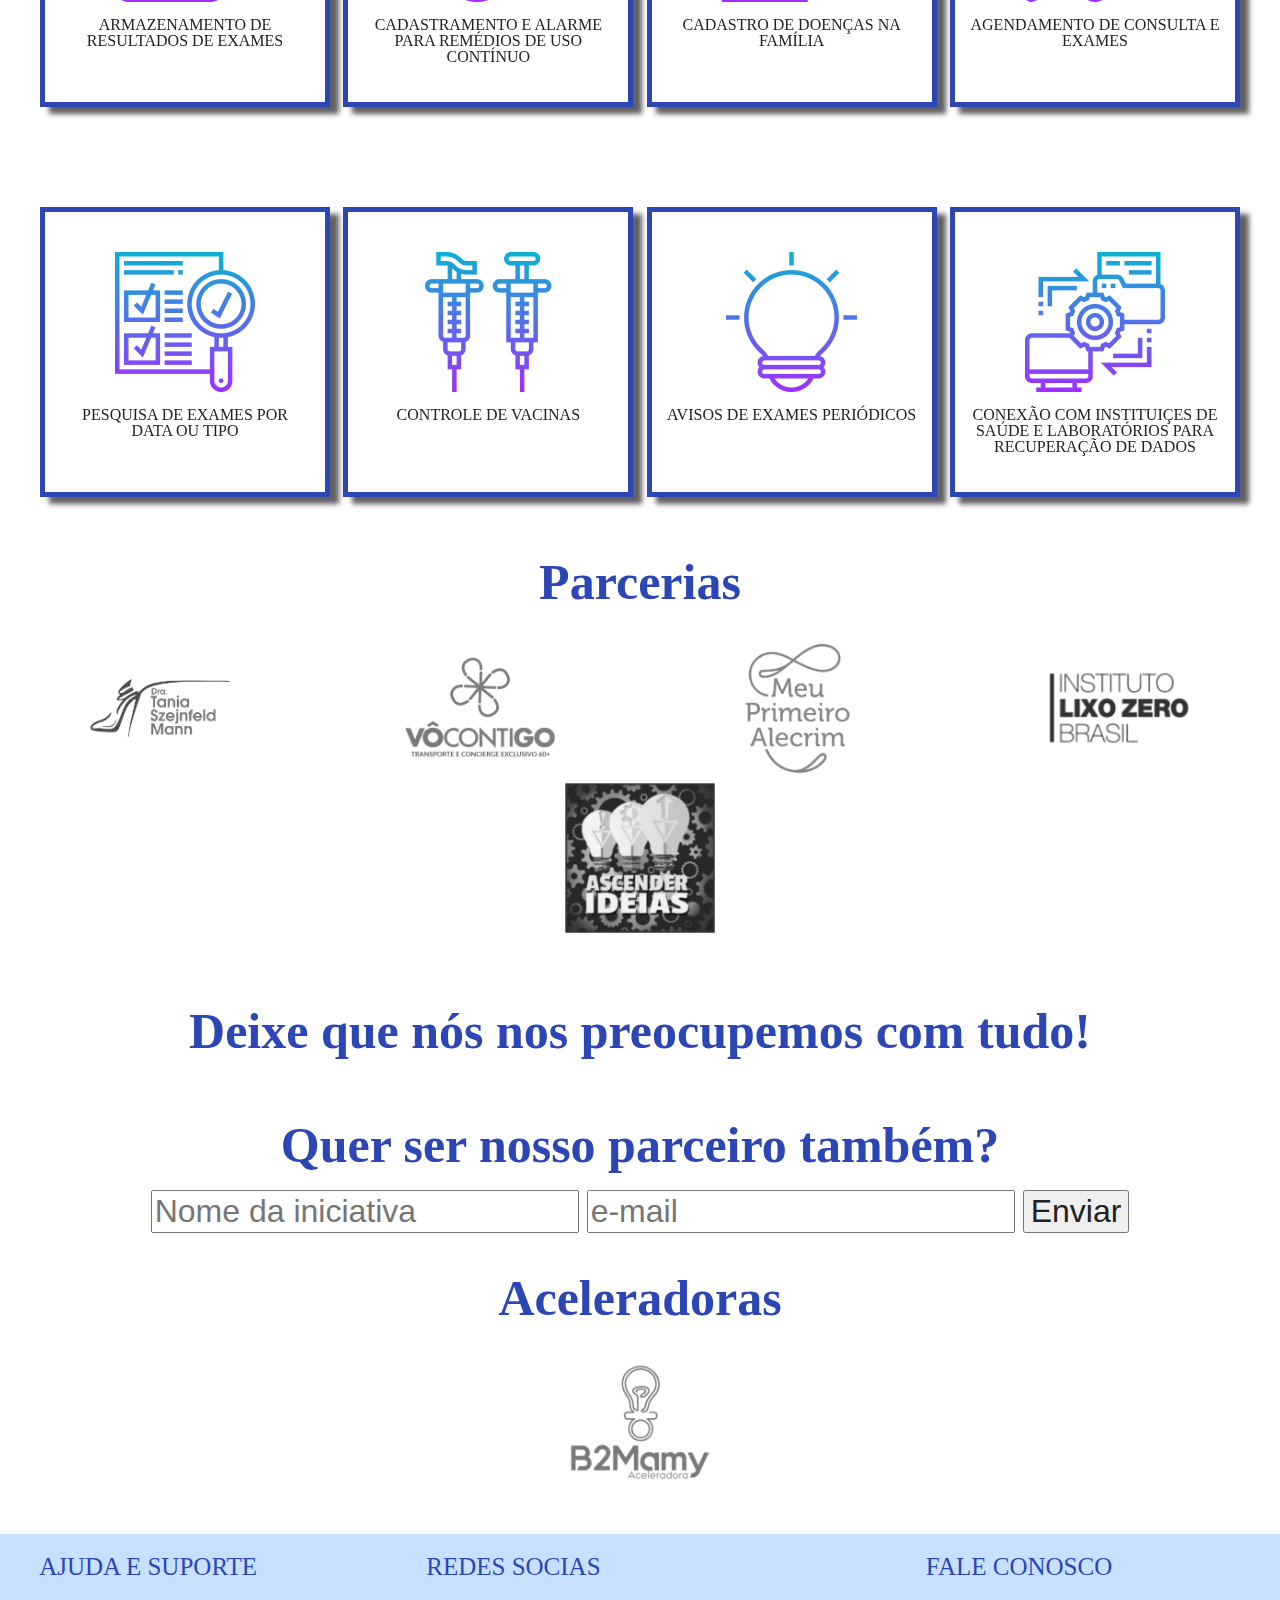
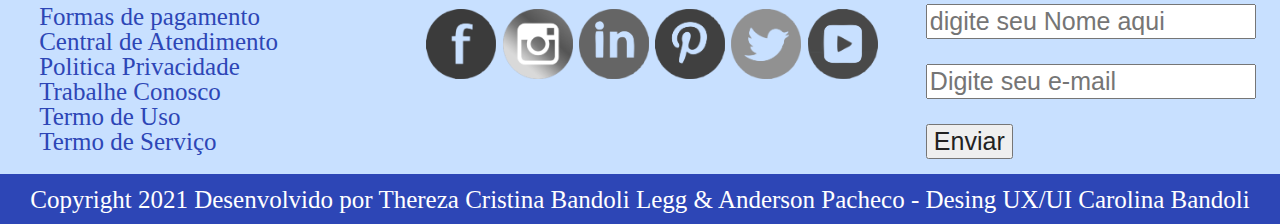
==== commit 64f4a0f7: "acertando o titulo" ====
--- a/index.html
+++ b/index.html
@@ -17,7 +17,7 @@
       href="Front_End/images/logos/logo_pequena.png"
       type="image/x-icon"
     />
-    <title>Liberdade do portifólio médico</title>
+    <title>Seu Histórico médico em um clique</title>
   </head>
 
   <body>
@@ -292,9 +292,17 @@
       </div>
     </section>
     <header class="slogan">
+      <br>
+      <br>
+      <br>
       <h1 style="text-align: center">
         Deixe que nós nos preocupemos com tudo!
+
       </h1>
+      <br>
+      <br>
+      <br>
+      <br>
     </header>
     <header class="slogan">
       <h1 style="text-align: center">Quer ser nosso parceiro também?</h1>
--- a/Front_End/css/styleSite.css
+++ b/Front_End/css/styleSite.css
@@ -451,10 +451,16 @@
   filter: gray;
 }
 
+.logosAceleradoras img:hover,
+.logosParceiros img:hover,
+.redesSociais img:hover,
+.redesSociaisRodape img:hover {
+  cursor: pointer;
+}
+
 img:hover {
   -webkit-filter: none;
   filter: none;
-  /* cursor: pointer; */
 }
 
 footer {
@@ -501,6 +507,7 @@
 }
 
 .featuresSingle:hover {
+  cursor: pointer;
   transform: rotateY(180deg);
 }
 .featuresSingle {
